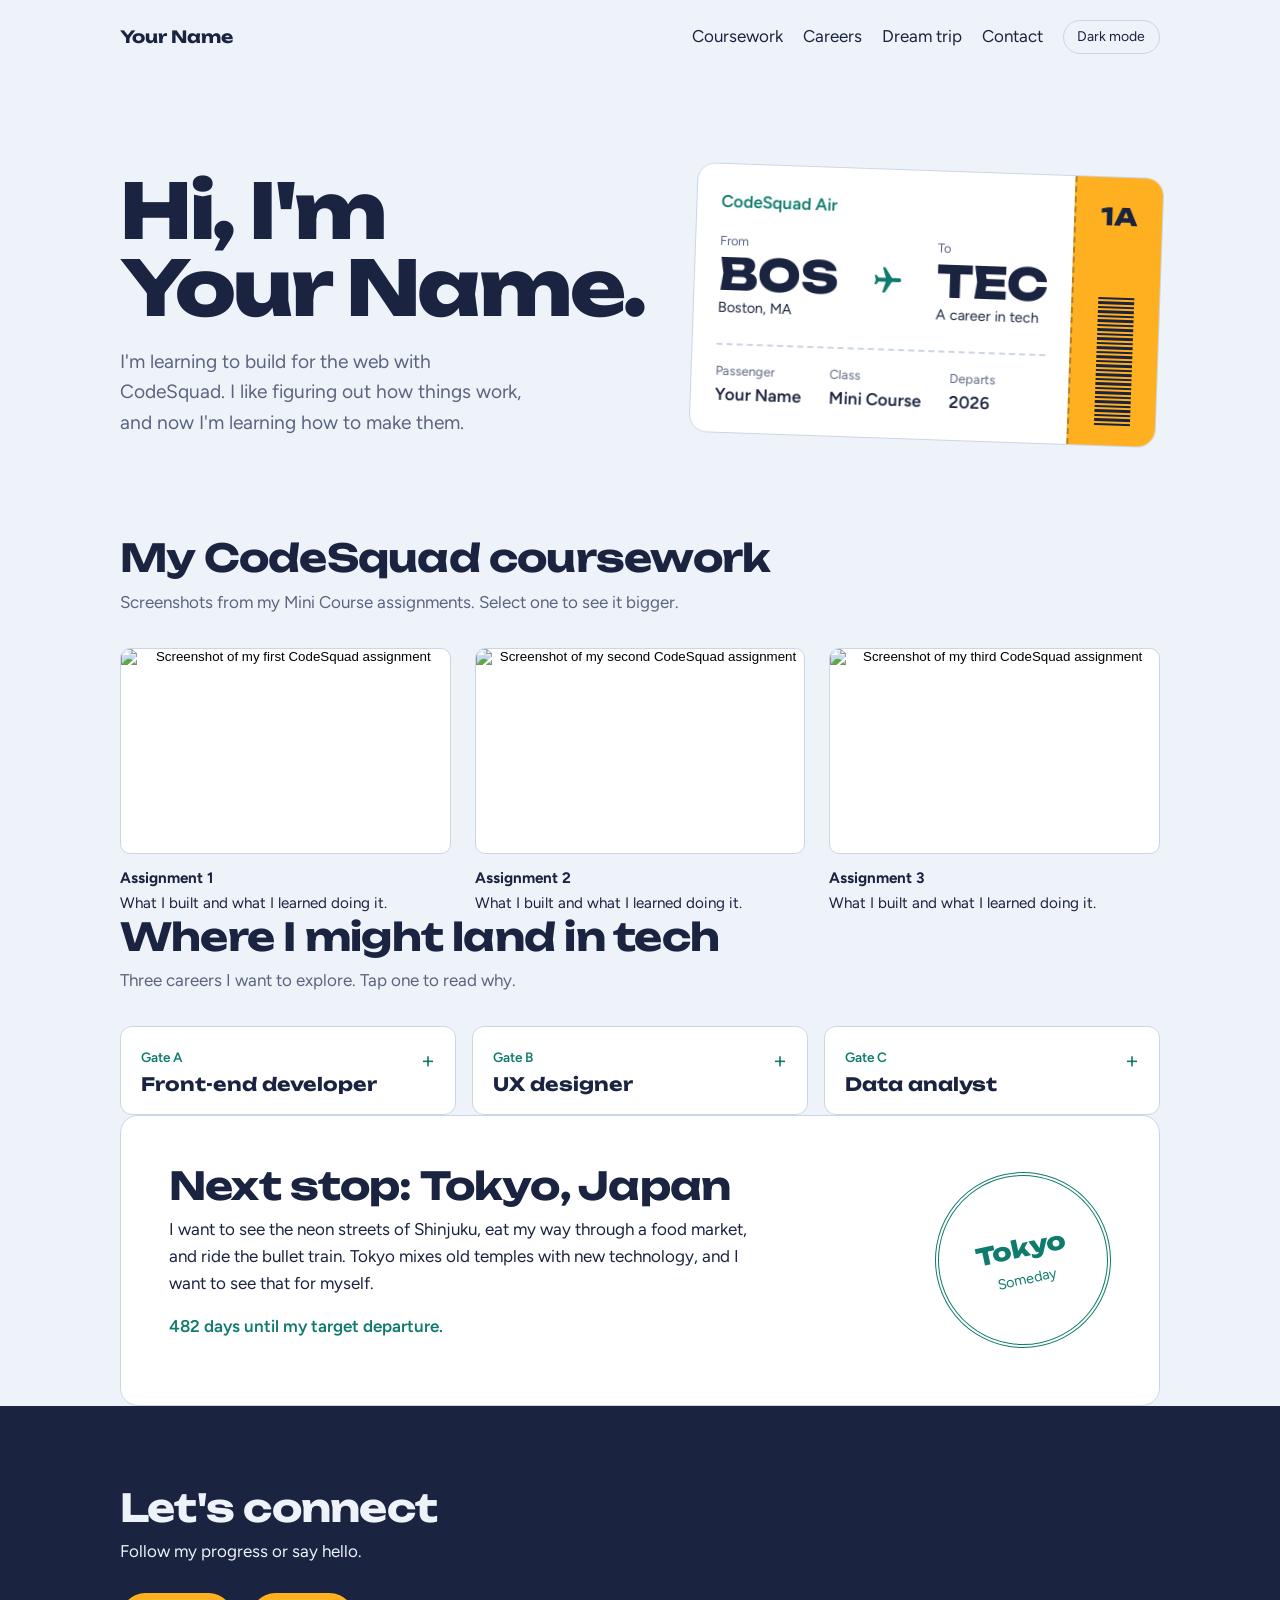
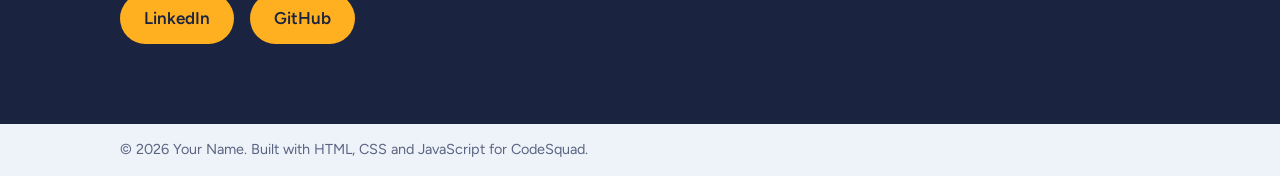
==== index.html @ 5b319cba "Add files via upload" ====
<!DOCTYPE html>
<html lang="en">
<head>
  <meta charset="utf-8">
  <meta name="viewport" content="width=device-width, initial-scale=1">
  <!-- EDIT: put your name in the browser tab title -->
  <title>Your Name | Portfolio</title>
  <meta name="description" content="Portfolio of Your Name, CodeSquad student.">
  <link rel="preconnect" href="https://fonts.googleapis.com">
  <link rel="preconnect" href="https://fonts.gstatic.com" crossorigin>
  <link href="https://fonts.googleapis.com/css2?family=Unbounded:wght@500;700;800&family=Figtree:ital,wght@0,400;0,600;1,400&display=swap" rel="stylesheet">
  <link rel="stylesheet" href="style.css">
</head>
<body>
  <a class="skip" href="#main">Skip to content</a>

  <header class="site-head wrap">
    <a class="mark" href="#top">Your Name</a>
    <nav aria-label="Main">
      <a href="#work">Coursework</a>
      <a href="#careers">Careers</a>
      <a href="#trip">Dream trip</a>
      <a href="#contact">Contact</a>
      <button class="theme-toggle" id="themeToggle" type="button">Dark mode</button>
    </nav>
  </header>

  <main id="main">

    <!-- ============ HERO: name + where you're from ============ -->
    <section class="hero wrap" id="top">
      <div class="hero-text">
        <!-- EDIT: your name -->
        <h1>Hi, I'm Your&nbsp;Name.</h1>
        <!-- EDIT: one or two sentences about you -->
        <p class="intro">I'm learning to build for the web with CodeSquad. I like figuring out how things work, and now I'm learning how to make them.</p>
      </div>

      <!-- Boarding pass card -->
      <div class="pass" aria-label="Boarding pass: my journey into tech">
        <div class="pass-main">
          <p class="pass-airline">CodeSquad Air</p>
          <div class="route">
            <div>
              <span class="label">From</span>
              <!-- EDIT: short code + full name of where you're from -->
              <span class="code">BOS</span>
              <span class="city">Boston, MA</span>
            </div>
            <svg class="plane" viewBox="0 0 24 24" aria-hidden="true"><path d="M21 16v-2l-8-5V3.5a1.5 1.5 0 0 0-3 0V9l-8 5v2l8-2.5V19l-2 1.5V22l3.5-1 3.5 1v-1.5L13 19v-5.5z"/></svg>
            <div>
              <span class="label">To</span>
              <span class="code">TEC</span>
              <span class="city">A career in tech</span>
            </div>
          </div>
          <dl class="pass-details">
            <!-- EDIT: your name -->
            <div><dt>Passenger</dt><dd>Your Name</dd></div>
            <div><dt>Class</dt><dd>Mini Course</dd></div>
            <div><dt>Departs</dt><dd>2026</dd></div>
          </dl>
        </div>
        <div class="pass-stub" aria-hidden="true">
          <span class="stub-seat">1A</span>
          <span class="barcode"></span>
        </div>
      </div>
    </section>

    <!-- ============ COURSEWORK SCREENSHOTS ============ -->
    <section class="wrap" id="work" aria-labelledby="work-title">
      <h2 id="work-title">My CodeSquad coursework</h2>
      <p class="section-intro">Screenshots from my Mini Course assignments. Select one to see it bigger.</p>

      <!-- EDIT: upload your screenshots next to index.html with these names,
           or change the src to match your file names. Update the captions too. -->
      <div class="gallery">
        <figure>
          <button class="shot" type="button" aria-label="Enlarge assignment 1 screenshot">
            <img src="assignment-1.jpg" alt="Screenshot of my first CodeSquad assignment">
          </button>
          <figcaption><strong>Assignment 1</strong> What I built and what I learned doing it.</figcaption>
        </figure>
        <figure>
          <button class="shot" type="button" aria-label="Enlarge assignment 2 screenshot">
            <img src="assignment-2.jpg" alt="Screenshot of my second CodeSquad assignment">
          </button>
          <figcaption><strong>Assignment 2</strong> What I built and what I learned doing it.</figcaption>
        </figure>
        <figure>
          <button class="shot" type="button" aria-label="Enlarge assignment 3 screenshot">
            <img src="assignment-3.jpg" alt="Screenshot of my third CodeSquad assignment">
          </button>
          <figcaption><strong>Assignment 3</strong> What I built and what I learned doing it.</figcaption>
        </figure>
      </div>
    </section>

    <!-- ============ 3 PROFESSIONS ============ -->
    <section class="wrap" id="careers" aria-labelledby="careers-title">
      <h2 id="careers-title">Where I might land in tech</h2>
      <p class="section-intro">Three careers I want to explore. Tap one to read why.</p>

      <!-- EDIT: swap in your three professions and your own reasons -->
      <div class="careers">
        <details class="career">
          <summary>
            <span class="gate">Gate A</span>
            <span class="career-name">Front-end developer</span>
          </summary>
          <p>I like seeing my code turn into something people can click on right away. I want to get better at making sites that look good and work for everyone.</p>
        </details>
        <details class="career">
          <summary>
            <span class="gate">Gate B</span>
            <span class="career-name">UX designer</span>
          </summary>
          <p>I'm curious about why some apps feel easy and others are frustrating. UX design is about talking to real people and fixing that.</p>
        </details>
        <details class="career">
          <summary>
            <span class="gate">Gate C</span>
            <span class="career-name">Data analyst</span>
          </summary>
          <p>I like finding patterns and answering questions with evidence. Data analysts help teams make decisions based on what's actually happening.</p>
        </details>
      </div>
    </section>

    <!-- ============ PLACE YOU'D LIKE TO TRAVEL ============ -->
    <section class="wrap" id="trip" aria-labelledby="trip-title">
      <div class="trip">
        <div>
          <h2 id="trip-title">Next stop: Tokyo, Japan</h2>
          <!-- EDIT: the place you want to visit and why -->
          <p>I want to see the neon streets of Shinjuku, eat my way through a food market, and ride the bullet train. Tokyo mixes old temples with new technology, and I want to see that for myself.</p>
          <p class="countdown" id="countdown"></p>
        </div>
        <!-- A stamp made with CSS, so no image is needed -->
        <div class="stamp" aria-hidden="true">
          <span class="stamp-city">Tokyo</span>
          <span class="stamp-sub">Someday</span>
        </div>
      </div>
    </section>

    <!-- ============ LINKEDIN + GITHUB ============ -->
    <section class="contact" id="contact" aria-labelledby="contact-title">
      <div class="wrap">
        <h2 id="contact-title">Let's connect</h2>
        <p>Follow my progress or say hello.</p>
        <!-- EDIT: replace the # with your real profile links -->
        <div class="links">
          <a class="link-btn" href="https://www.linkedin.com/in/your-profile" target="_blank" rel="noopener">LinkedIn</a>
          <a class="link-btn" href="https://github.com/your-username" target="_blank" rel="noopener">GitHub</a>
        </div>
      </div>
    </section>
  </main>

  <footer class="wrap">
    <p>© <span id="year"></span> Your Name. Built with HTML, CSS and JavaScript for CodeSquad.</p>
  </footer>

  <!-- Enlarged screenshot viewer -->
  <dialog class="lightbox" id="lightbox" aria-label="Enlarged screenshot">
    <button class="close" id="closeLightbox" type="button">Close</button>
    <img id="lightboxImg" src="" alt="">
  </dialog>

  <script src="script.js"></script>
</body>
</html>
---- style.css ----
/* ===== Colors and fonts (change these to restyle the whole site) ===== */
:root {
  --sky: #EEF3FA;
  --card: #FFFFFF;
  --ink: #1A2340;
  --muted: #5A6480;
  --line: #CBD5E4;
  --teal: #0F7B6C;
  --marigold: #FFB020;

  --display: "Unbounded", "Arial Black", sans-serif;
  --body: "Figtree", "Segoe UI", system-ui, sans-serif;
}

/* Dark mode colors (used when the toggle is on) */
:root[data-theme="dark"] {
  --sky: #141B31;
  --card: #1F2844;
  --ink: #EAF0FA;
  --muted: #A6B0C8;
  --line: #34405F;
  --teal: #3CC4AE;
  --marigold: #FFB020;
}

* { box-sizing: border-box; }
html { scroll-behavior: smooth; }
@media (prefers-reduced-motion: reduce) {
  html { scroll-behavior: auto; }
  * { transition: none !important; animation: none !important; }
}

body {
  margin: 0;
  background: var(--sky);
  color: var(--ink);
  font-family: var(--body);
  font-size: 1.0625rem;
  line-height: 1.6;
}
img { max-width: 100%; display: block; }
a { color: inherit; }
:focus-visible { outline: 3px solid var(--teal); outline-offset: 3px; }

.wrap { max-width: 70rem; margin: 0 auto; padding: 0 clamp(1.25rem, 4vw, 2.5rem); }

.skip { position: absolute; left: -999px; }
.skip:focus { left: 1rem; top: 1rem; background: var(--ink); color: var(--sky); padding: .5rem 1rem; z-index: 10; }

/* ===== Header ===== */
.site-head {
  display: flex; flex-wrap: wrap; justify-content: space-between; align-items: center;
  gap: .75rem 1.5rem; padding-top: 1.25rem; padding-bottom: 1.25rem;
}
.mark { font-family: var(--display); font-weight: 700; text-decoration: none; font-size: 1.05rem; }
.site-head nav { display: flex; flex-wrap: wrap; align-items: center; gap: .5rem 1.25rem; }
.site-head nav a { text-decoration: none; }
.site-head nav a:hover { text-decoration: underline; }
.theme-toggle {
  font: inherit; font-size: .875rem; color: var(--ink); cursor: pointer;
  background: transparent; border: 1px solid var(--line); border-radius: 999px; padding: .3rem .85rem;
}

/* ===== Hero ===== */
.hero {
  display: grid; grid-template-columns: 1fr 1fr; gap: 3rem; align-items: center;
  padding-top: clamp(2.5rem, 8vw, 6rem); padding-bottom: clamp(3rem, 8vw, 6rem);
}
h1 {
  font-family: var(--display); font-weight: 800;
  font-size: clamp(2.5rem, 7vw, 4.75rem); line-height: 1.02; letter-spacing: -.03em; margin: 0 0 1.25rem;
}
.intro { font-size: 1.2rem; color: var(--muted); max-width: 34ch; margin: 0; }

/* Boarding pass */
.pass {
  display: grid; grid-template-columns: 1fr 5.5rem;
  background: var(--card); border-radius: 18px; overflow: hidden;
  border: 1px solid var(--line);
  transform: rotate(2deg);
  animation: board 800ms cubic-bezier(.2,.8,.2,1) both;
}
@keyframes board {
  from { opacity: 0; transform: translateX(40px) rotate(6deg); }
  to   { opacity: 1; transform: rotate(2deg); }
}
.pass-main { padding: 1.5rem; }
.pass-airline { margin: 0 0 1rem; font-weight: 600; color: var(--teal); }
.route { display: flex; align-items: center; justify-content: space-between; gap: .75rem; }
.route > div { display: flex; flex-direction: column; }
.label { font-size: .8rem; color: var(--muted); }
.code { font-family: var(--display); font-weight: 800; font-size: clamp(2rem, 5vw, 2.75rem); line-height: 1; }
.city { font-size: .9rem; }
.plane { width: 2rem; height: 2rem; fill: var(--teal); transform: rotate(90deg); flex: none; }
.pass-details {
  display: flex; flex-wrap: wrap; gap: 1rem 1.75rem; margin: 1.5rem 0 0;
  padding-top: 1rem; border-top: 2px dashed var(--line);
}
.pass-details dt { font-size: .8rem; color: var(--muted); }
.pass-details dd { margin: 0; font-weight: 600; }
.pass-stub {
  background: var(--marigold); color: #1A2340;
  border-left: 2px dashed rgba(26,35,64,.35);
  display: flex; flex-direction: column; align-items: center; justify-content: space-between; padding: 1.25rem .5rem;
}
.stub-seat { font-family: var(--display); font-weight: 800; font-size: 1.5rem; }
.barcode {
  width: 2.25rem; flex: 1; margin-top: 1rem; max-height: 8rem;
  background: repeating-linear-gradient(0deg, #1A2340 0 2px, transparent 2px 4px, #1A2340 4px 7px, transparent 7px 9px);
}

/* ===== Sections ===== */
section { padding-top: clamp(3rem, 7vw, 5rem); padding-bottom: clamp(3rem, 7vw, 5rem); }
h2 { font-family: var(--display); font-weight: 700; font-size: clamp(1.6rem, 4vw, 2.4rem); line-height: 1.15; letter-spacing: -.02em; margin: 0 0 .5rem; }
.section-intro { color: var(--muted); margin: 0 0 2rem; }

/* Screenshot gallery */
.gallery { display: grid; grid-template-columns: repeat(auto-fit, minmax(16rem, 1fr)); gap: 1.5rem; }
.gallery figure { margin: 0; }
.shot {
  display: block; width: 100%; padding: 0; border: 1px solid var(--line); border-radius: 10px;
  overflow: hidden; background: var(--card); cursor: zoom-in; aspect-ratio: 16 / 10;
}
.shot img { width: 100%; height: 100%; object-fit: cover; object-position: top; transition: transform 300ms; }
.shot:hover img { transform: scale(1.03); }
.shot.missing {
  display: flex; align-items: center; justify-content: center; text-align: center;
  color: var(--muted); font: inherit; font-size: .9rem; padding: 1rem; cursor: default;
  border-style: dashed;
}
figcaption { margin-top: .75rem; font-size: .95rem; }
figcaption strong { display: block; }

/* Careers */
.careers { display: grid; grid-template-columns: repeat(3, 1fr); gap: 1rem; align-items: start; }
.career { background: var(--card); border: 1px solid var(--line); border-radius: 12px; }
.career summary {
  list-style: none; cursor: pointer; padding: 1.25rem 1.25rem 1.1rem;
  display: flex; flex-direction: column; gap: .25rem; position: relative;
}
.career summary::-webkit-details-marker { display: none; }
.career summary::after {
  content: "+"; position: absolute; top: 1rem; right: 1.25rem; font-size: 1.4rem; color: var(--teal); transition: transform 200ms;
}
.career[open] summary::after { transform: rotate(45deg); }
.gate { font-size: .85rem; font-weight: 600; color: var(--teal); }
.career-name { font-family: var(--display); font-weight: 700; font-size: 1.15rem; line-height: 1.25; padding-right: 1.5rem; }
.career p { margin: 0; padding: 0 1.25rem 1.25rem; }

/* Dream trip */
.trip {
  display: grid; grid-template-columns: 1fr auto; gap: 2.5rem; align-items: center;
  background: var(--card); border: 1px solid var(--line); border-radius: 18px; padding: clamp(1.5rem, 4vw, 3rem);
}
.trip p { max-width: 55ch; margin: 0 0 1rem; }
.countdown { font-weight: 600; color: var(--teal); }
.stamp {
  width: 11rem; height: 11rem; border-radius: 50%;
  border: 4px double var(--teal); color: var(--teal);
  display: flex; flex-direction: column; align-items: center; justify-content: center;
  transform: rotate(-12deg);
}
.stamp-city { font-family: var(--display); font-weight: 800; font-size: 1.5rem; }
.stamp-sub { font-size: .9rem; }

/* Contact */
.contact { background: var(--ink); color: var(--sky); }
.contact p { margin: 0 0 1.75rem; }
.links { display: flex; flex-wrap: wrap; gap: 1rem; }
.link-btn {
  text-decoration: none; font-weight: 600; background: var(--marigold); color: #1A2340;
  padding: .75rem 1.5rem; border-radius: 999px;
}
.link-btn:hover { filter: brightness(1.08); }
.contact :focus-visible { outline-color: var(--marigold); }

footer { padding: 1.5rem 0; font-size: .9rem; color: var(--muted); }

/* Lightbox */
.lightbox { border: 0; padding: 0; background: transparent; max-width: 95vw; max-height: 90vh; }
.lightbox::backdrop { background: rgba(10, 15, 30, .85); }
.lightbox img { max-height: 85vh; border-radius: 8px; }
.close {
  display: block; margin: 0 0 .5rem auto; font: inherit; cursor: pointer;
  background: var(--marigold); color: #1A2340; border: 0; border-radius: 999px; padding: .4rem 1rem; font-weight: 600;
}

/* ===== Phones and small screens ===== */
@media (max-width: 800px) {
  .hero { grid-template-columns: 1fr; }
  .pass { transform: none; animation: none; }
  .careers { grid-template-columns: 1fr; }
  .trip { grid-template-columns: 1fr; }
  .stamp { width: 8.5rem; height: 8.5rem; justify-self: center; }
}
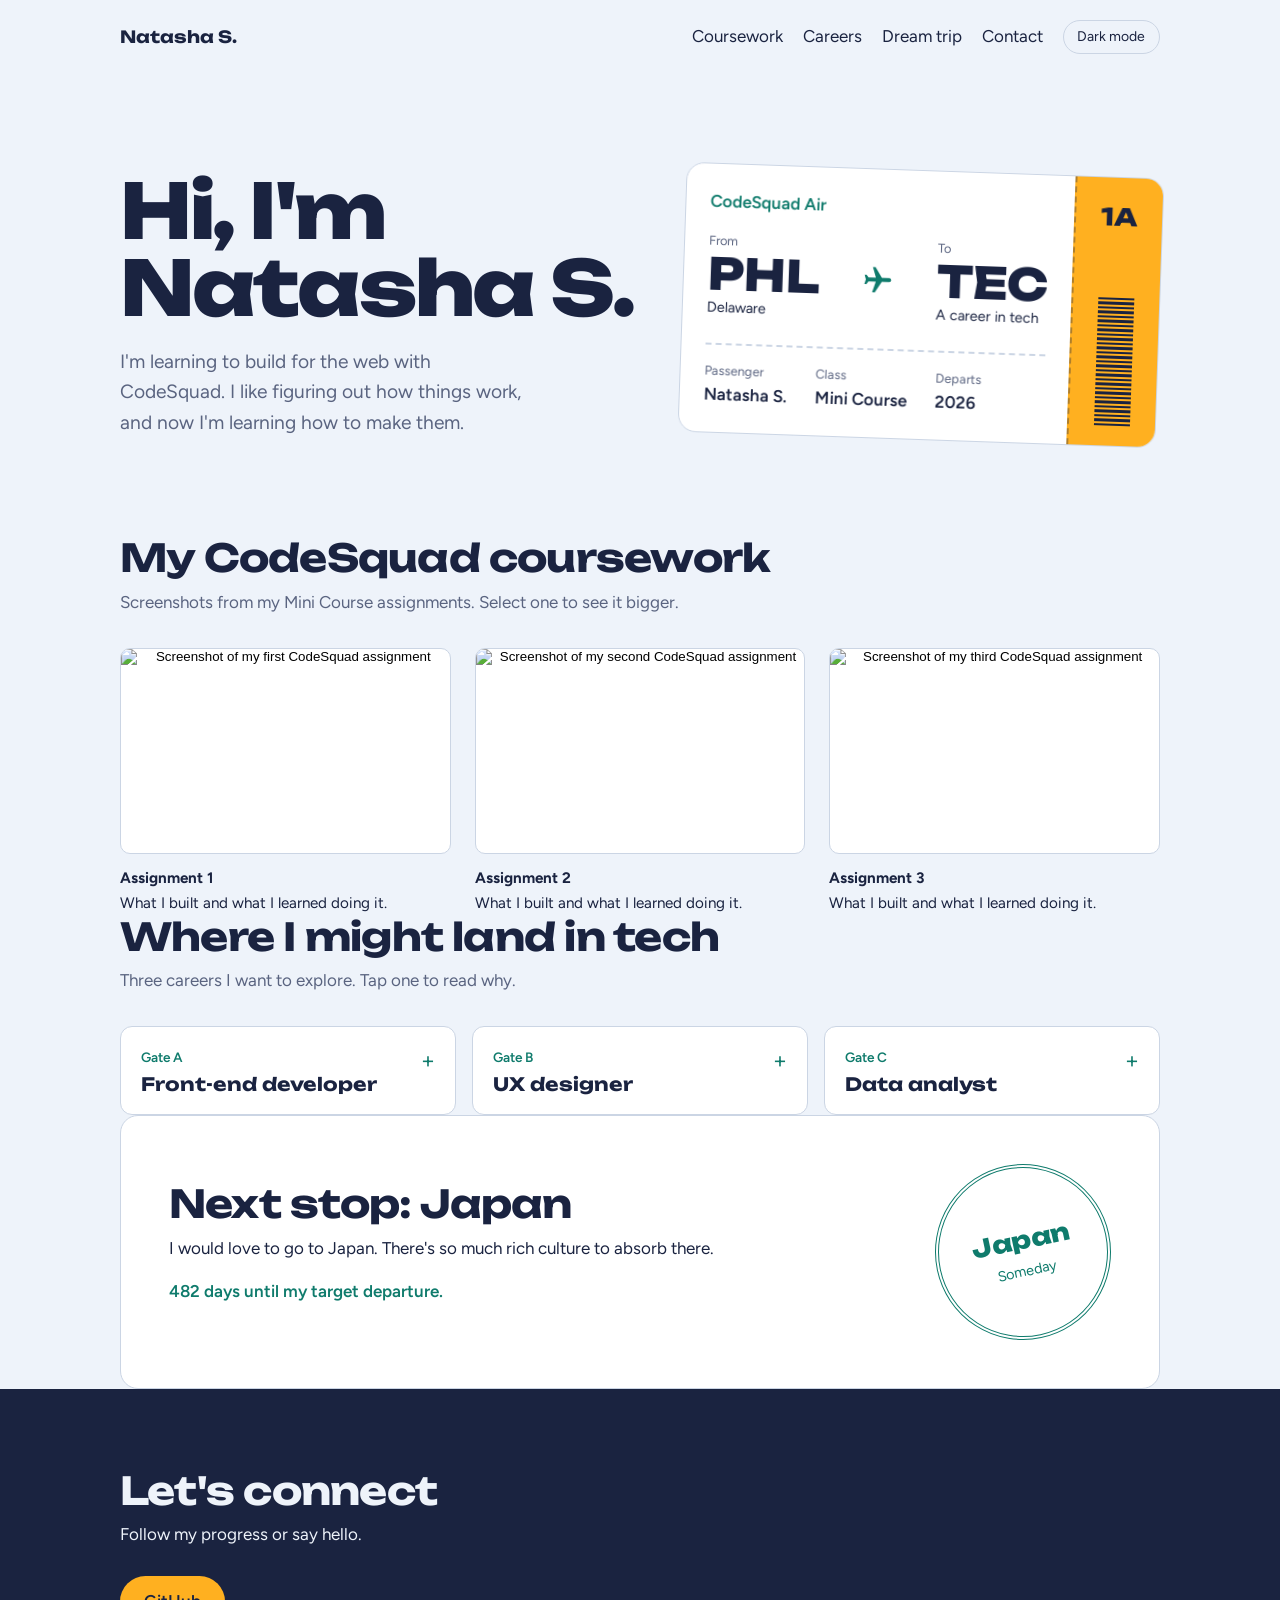
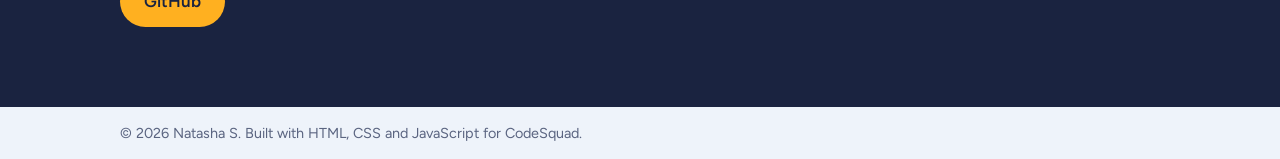
==== commit 32177cb9: "Rename index (1).html to index.html" ====
--- a/index.html
+++ b/index.html
@@ -4,8 +4,8 @@
   <meta charset="utf-8">
   <meta name="viewport" content="width=device-width, initial-scale=1">
   <!-- EDIT: put your name in the browser tab title -->
-  <title>Your Name | Portfolio</title>
-  <meta name="description" content="Portfolio of Your Name, CodeSquad student.">
+  <title>Natasha S. | Portfolio</title>
+  <meta name="description" content="Portfolio of Natasha S., CodeSquad student.">
   <link rel="preconnect" href="https://fonts.googleapis.com">
   <link rel="preconnect" href="https://fonts.gstatic.com" crossorigin>
   <link href="https://fonts.googleapis.com/css2?family=Unbounded:wght@500;700;800&family=Figtree:ital,wght@0,400;0,600;1,400&display=swap" rel="stylesheet">
@@ -15,7 +15,7 @@
   <a class="skip" href="#main">Skip to content</a>
 
   <header class="site-head wrap">
-    <a class="mark" href="#top">Your Name</a>
+    <a class="mark" href="#top">Natasha S.</a>
     <nav aria-label="Main">
       <a href="#work">Coursework</a>
       <a href="#careers">Careers</a>
@@ -31,7 +31,7 @@
     <section class="hero wrap" id="top">
       <div class="hero-text">
         <!-- EDIT: your name -->
-        <h1>Hi, I'm Your&nbsp;Name.</h1>
+        <h1>Hi, I'm Natasha&nbsp;S.</h1>
         <!-- EDIT: one or two sentences about you -->
         <p class="intro">I'm learning to build for the web with CodeSquad. I like figuring out how things work, and now I'm learning how to make them.</p>
       </div>
@@ -44,8 +44,8 @@
             <div>
               <span class="label">From</span>
               <!-- EDIT: short code + full name of where you're from -->
-              <span class="code">BOS</span>
-              <span class="city">Boston, MA</span>
+              <span class="code">PHL</span>
+              <span class="city">Delaware</span>
             </div>
             <svg class="plane" viewBox="0 0 24 24" aria-hidden="true"><path d="M21 16v-2l-8-5V3.5a1.5 1.5 0 0 0-3 0V9l-8 5v2l8-2.5V19l-2 1.5V22l3.5-1 3.5 1v-1.5L13 19v-5.5z"/></svg>
             <div>
@@ -56,7 +56,7 @@
           </div>
           <dl class="pass-details">
             <!-- EDIT: your name -->
-            <div><dt>Passenger</dt><dd>Your Name</dd></div>
+            <div><dt>Passenger</dt><dd>Natasha S.</dd></div>
             <div><dt>Class</dt><dd>Mini Course</dd></div>
             <div><dt>Departs</dt><dd>2026</dd></div>
           </dl>
@@ -132,14 +132,14 @@
     <section class="wrap" id="trip" aria-labelledby="trip-title">
       <div class="trip">
         <div>
-          <h2 id="trip-title">Next stop: Tokyo, Japan</h2>
+          <h2 id="trip-title">Next stop: Japan</h2>
           <!-- EDIT: the place you want to visit and why -->
-          <p>I want to see the neon streets of Shinjuku, eat my way through a food market, and ride the bullet train. Tokyo mixes old temples with new technology, and I want to see that for myself.</p>
+          <p>I would love to go to Japan. There's so much rich culture to absorb there.</p>
           <p class="countdown" id="countdown"></p>
         </div>
         <!-- A stamp made with CSS, so no image is needed -->
         <div class="stamp" aria-hidden="true">
-          <span class="stamp-city">Tokyo</span>
+          <span class="stamp-city">Japan</span>
           <span class="stamp-sub">Someday</span>
         </div>
       </div>
@@ -150,17 +150,17 @@
       <div class="wrap">
         <h2 id="contact-title">Let's connect</h2>
         <p>Follow my progress or say hello.</p>
-        <!-- EDIT: replace the # with your real profile links -->
+        <!-- To add LinkedIn later, paste this line above the GitHub link and put in your profile URL:
+             <a class="link-btn" href="https://www.linkedin.com/in/your-profile" target="_blank" rel="noopener">LinkedIn</a> -->
         <div class="links">
-          <a class="link-btn" href="https://www.linkedin.com/in/your-profile" target="_blank" rel="noopener">LinkedIn</a>
-          <a class="link-btn" href="https://github.com/your-username" target="_blank" rel="noopener">GitHub</a>
+          <a class="link-btn" href="https://github.com/simmonsntsh-create" target="_blank" rel="noopener">GitHub</a>
         </div>
       </div>
     </section>
   </main>
 
   <footer class="wrap">
-    <p>© <span id="year"></span> Your Name. Built with HTML, CSS and JavaScript for CodeSquad.</p>
+    <p>© <span id="year"></span> Natasha S. Built with HTML, CSS and JavaScript for CodeSquad.</p>
   </footer>
 
   <!-- Enlarged screenshot viewer -->
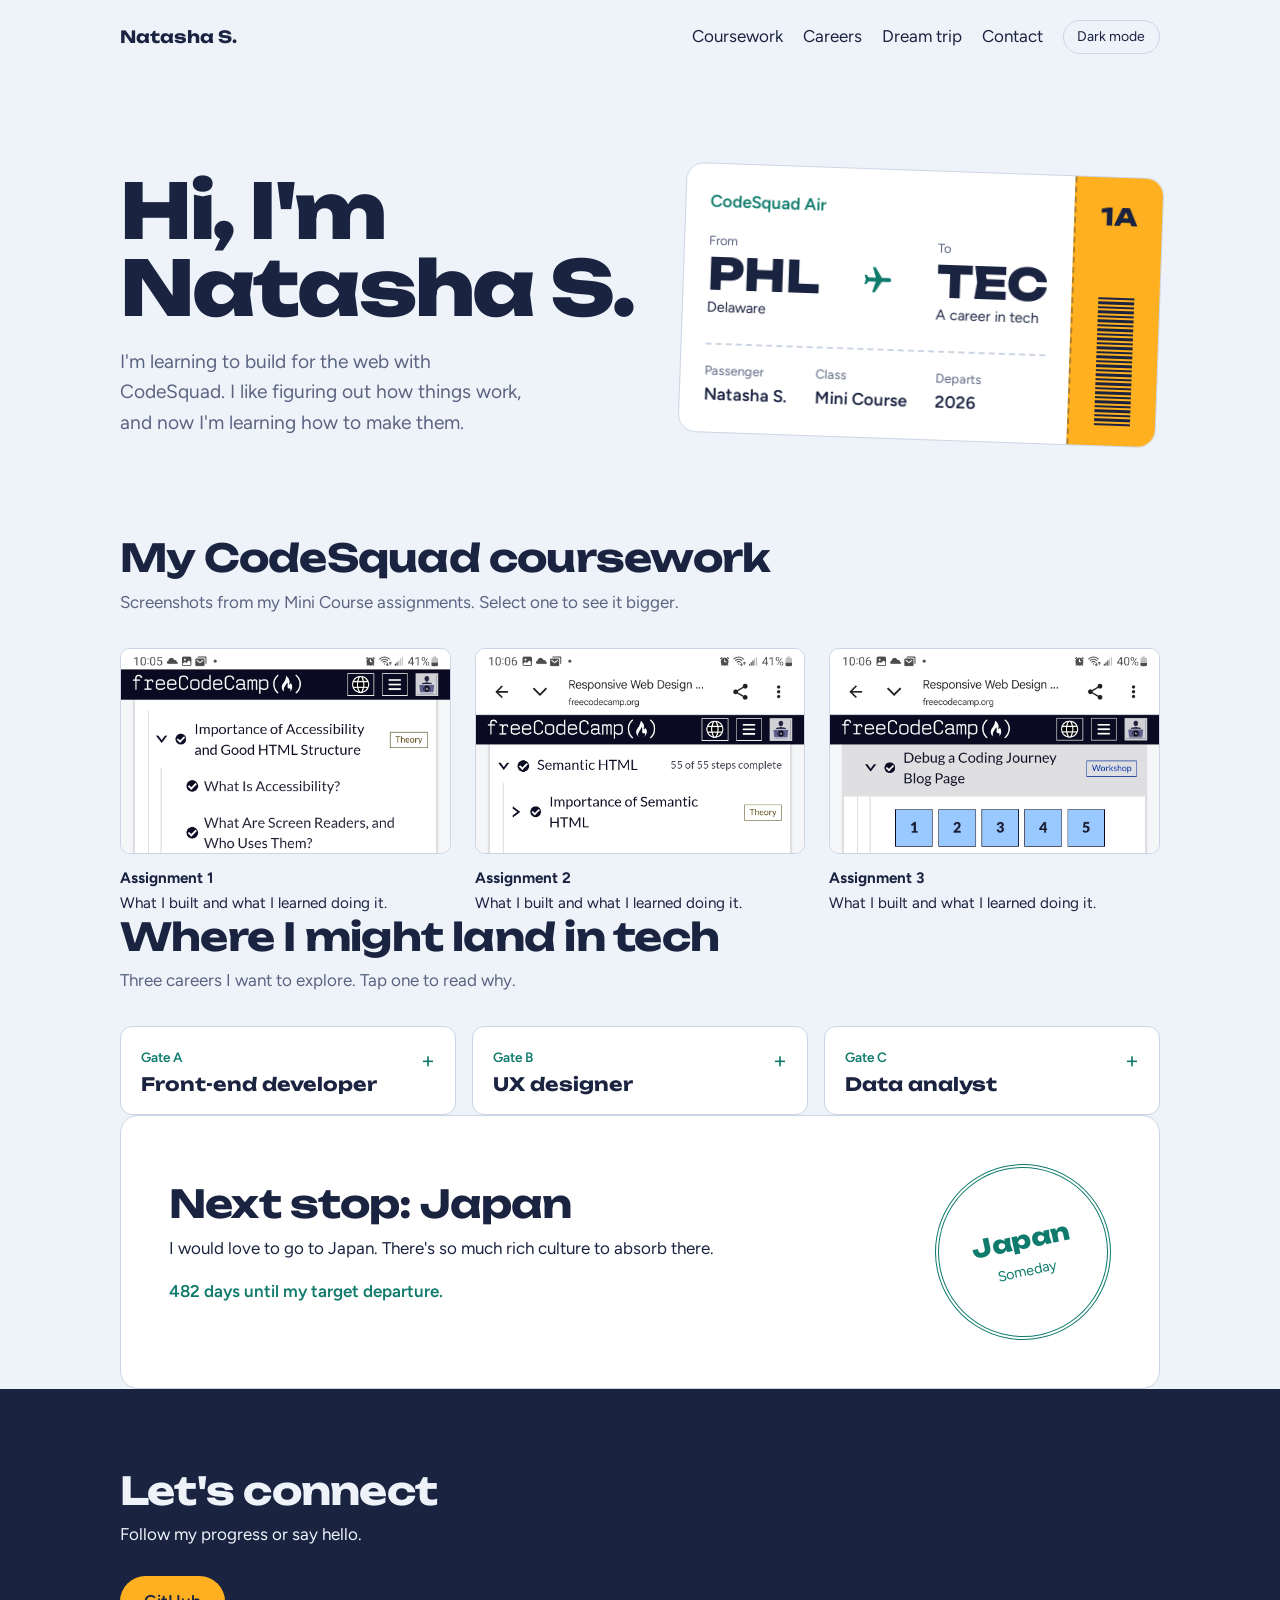
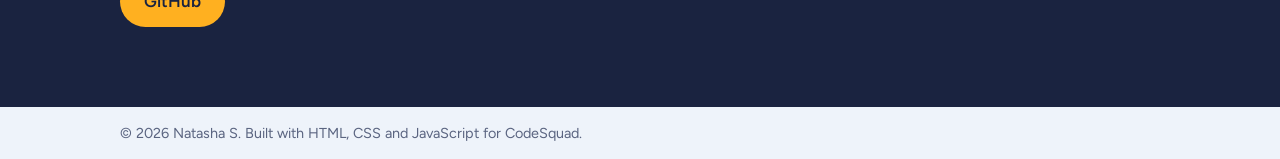
==== commit 6a3b2825: "Update assignment screenshots in index.html" ====
--- a/index.html
+++ b/index.html
@@ -78,19 +78,19 @@
       <div class="gallery">
         <figure>
           <button class="shot" type="button" aria-label="Enlarge assignment 1 screenshot">
-            <img src="assignment-1.jpg" alt="Screenshot of my first CodeSquad assignment">
+            <img src="Screenshot_20260929_220550_Chrome.jpg" alt="Screenshot of my first CodeSquad assignment">
           </button>
           <figcaption><strong>Assignment 1</strong> What I built and what I learned doing it.</figcaption>
         </figure>
         <figure>
           <button class="shot" type="button" aria-label="Enlarge assignment 2 screenshot">
-            <img src="assignment-2.jpg" alt="Screenshot of my second CodeSquad assignment">
+            <img src="Screenshot_20260929_220604_Chrome.jpg" alt="Screenshot of my second CodeSquad assignment">
           </button>
           <figcaption><strong>Assignment 2</strong> What I built and what I learned doing it.</figcaption>
         </figure>
         <figure>
           <button class="shot" type="button" aria-label="Enlarge assignment 3 screenshot">
-            <img src="assignment-3.jpg" alt="Screenshot of my third CodeSquad assignment">
+            <img src="Screenshot_20260929_220623_Chrome.jpg" alt="Screenshot of my third CodeSquad assignment">
           </button>
           <figcaption><strong>Assignment 3</strong> What I built and what I learned doing it.</figcaption>
         </figure>
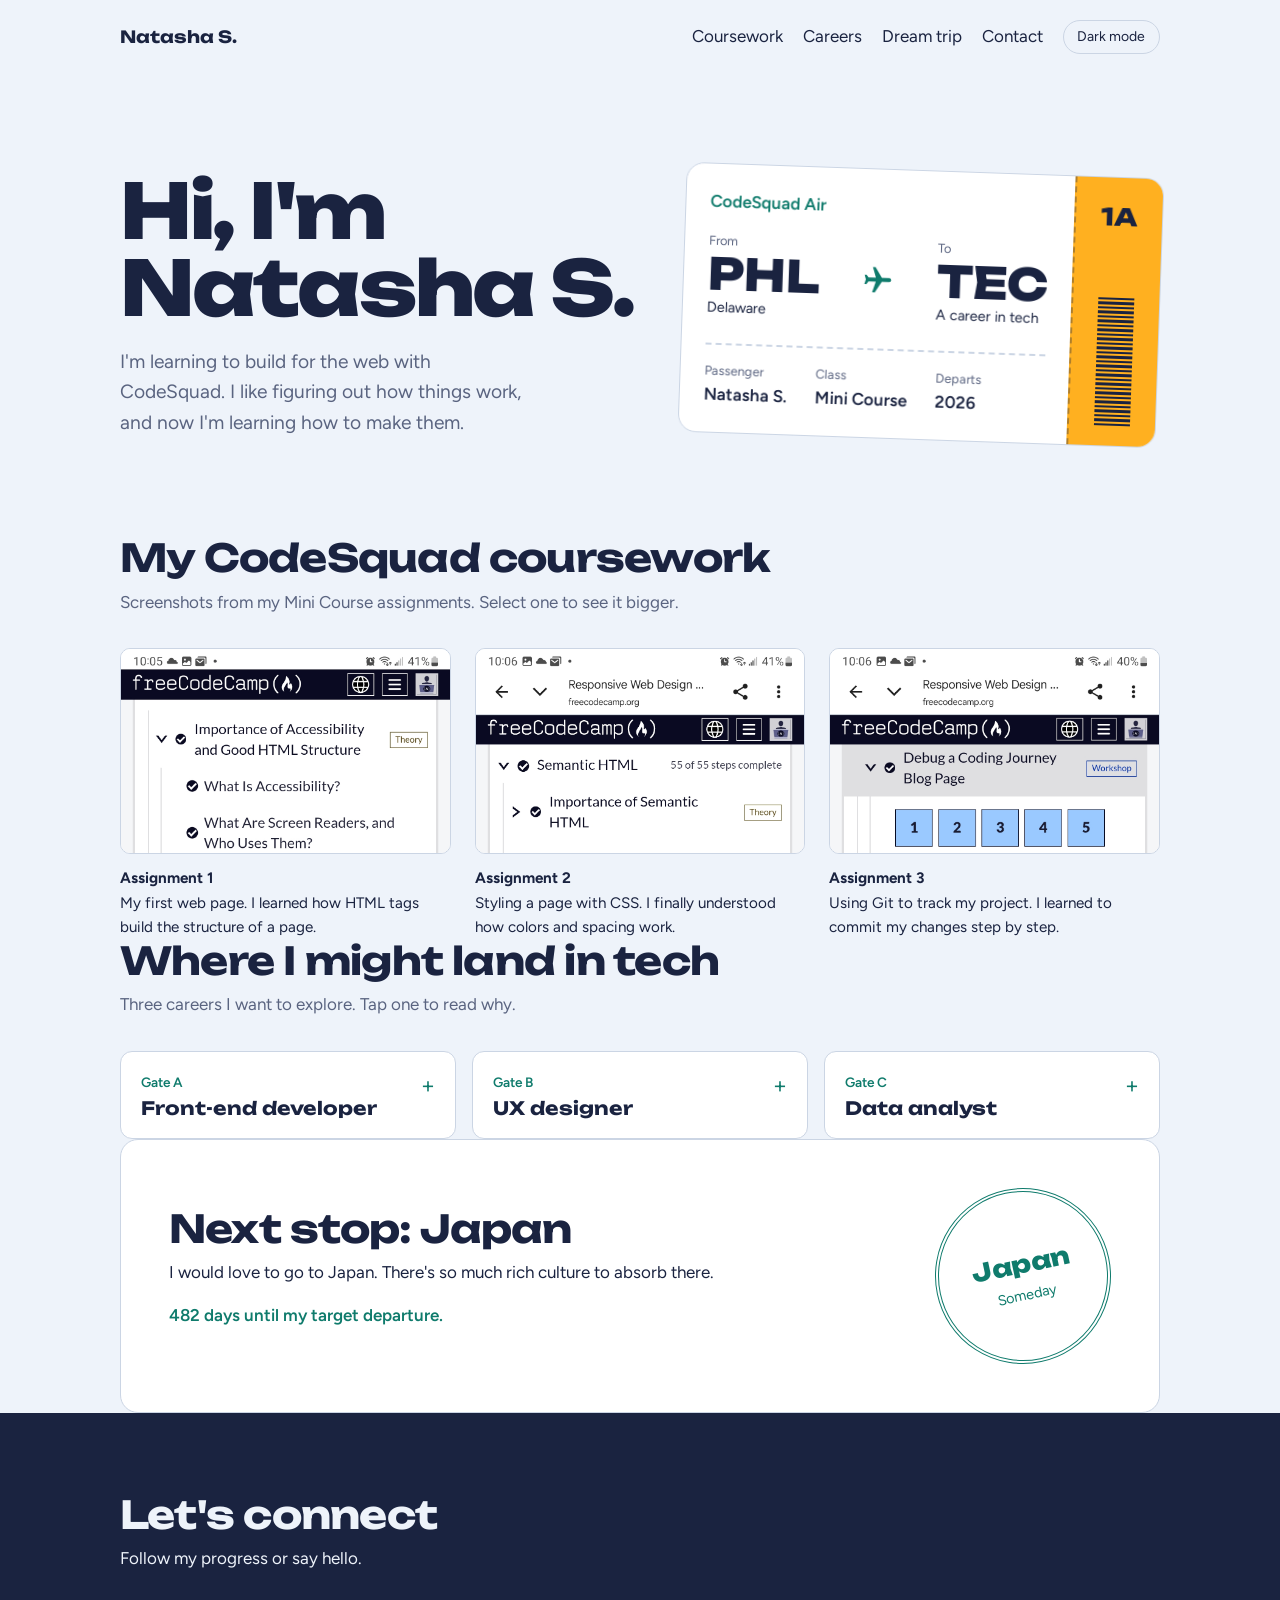
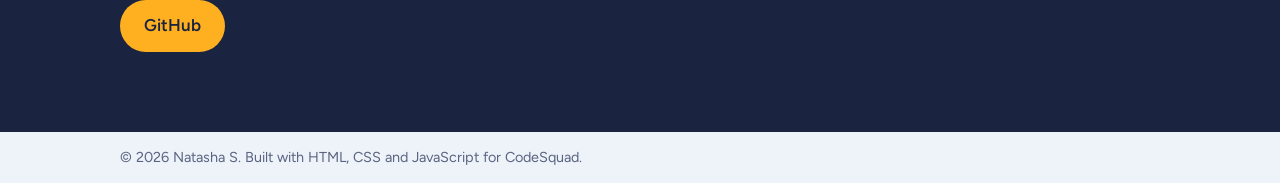
==== commit 42522b17: "Update figcaptions for assignments with specific details" ====
--- a/index.html
+++ b/index.html
@@ -80,19 +80,19 @@
           <button class="shot" type="button" aria-label="Enlarge assignment 1 screenshot">
             <img src="Screenshot_20260929_220550_Chrome.jpg" alt="Screenshot of my first CodeSquad assignment">
           </button>
-          <figcaption><strong>Assignment 1</strong> What I built and what I learned doing it.</figcaption>
+          <figcaption><strong>Assignment 1</strong> My first web page. I learned how HTML tags build the structure of a page.</figcaption>
         </figure>
         <figure>
           <button class="shot" type="button" aria-label="Enlarge assignment 2 screenshot">
             <img src="Screenshot_20260929_220604_Chrome.jpg" alt="Screenshot of my second CodeSquad assignment">
           </button>
-          <figcaption><strong>Assignment 2</strong> What I built and what I learned doing it.</figcaption>
+          <figcaption><strong>Assignment 2</strong> Styling a page with CSS. I finally understood how colors and spacing work.</figcaption>
         </figure>
         <figure>
           <button class="shot" type="button" aria-label="Enlarge assignment 3 screenshot">
             <img src="Screenshot_20260929_220623_Chrome.jpg" alt="Screenshot of my third CodeSquad assignment">
           </button>
-          <figcaption><strong>Assignment 3</strong> What I built and what I learned doing it.</figcaption>
+          <figcaption><strong>Assignment 3</strong> Using Git to track my project. I learned to commit my changes step by step.</figcaption>
         </figure>
       </div>
     </section>
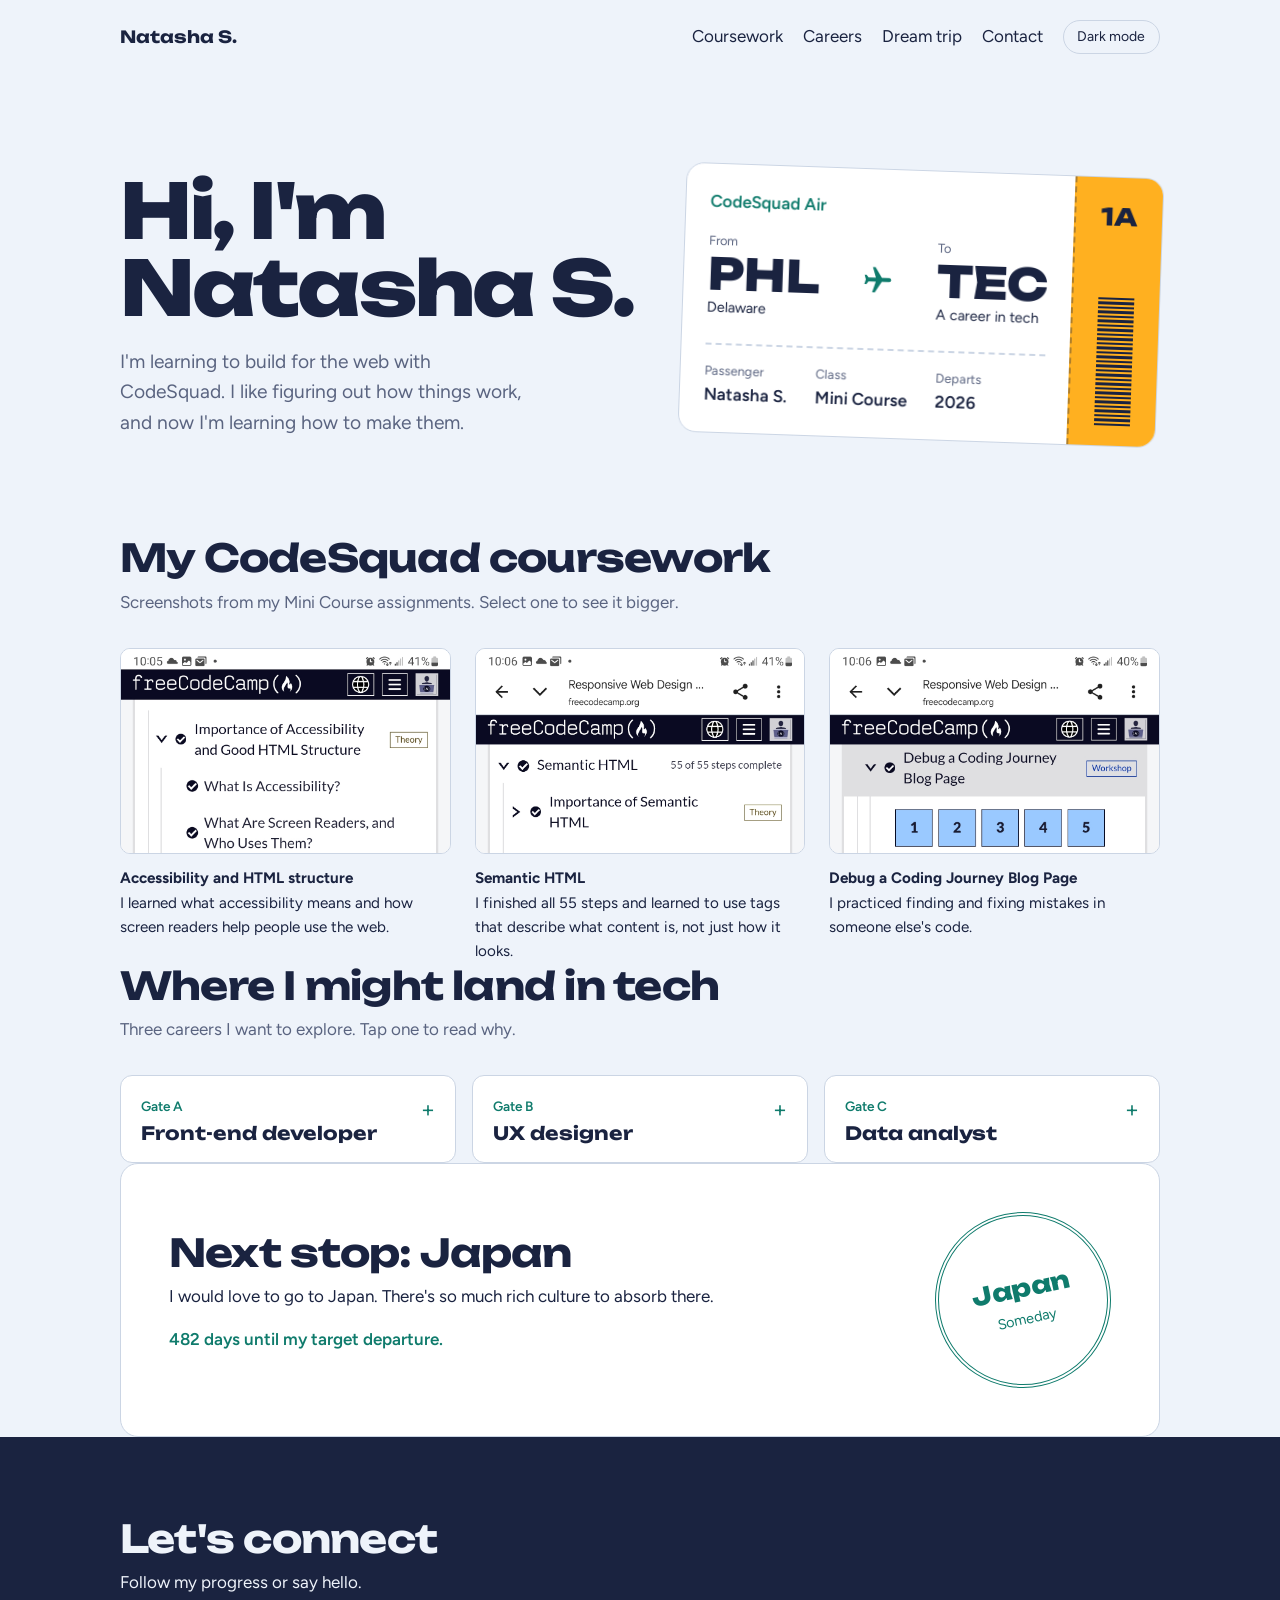
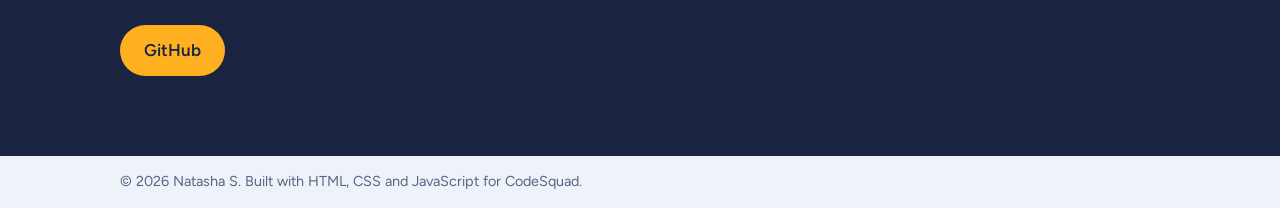
==== commit 55eb49c1: "Update figcaptions for assignments in index.html" ====
--- a/index.html
+++ b/index.html
@@ -80,19 +80,19 @@
           <button class="shot" type="button" aria-label="Enlarge assignment 1 screenshot">
             <img src="Screenshot_20260929_220550_Chrome.jpg" alt="Screenshot of my first CodeSquad assignment">
           </button>
-          <figcaption><strong>Assignment 1</strong> My first web page. I learned how HTML tags build the structure of a page.</figcaption>
+          <figcaption><strong>Accessibility and HTML structure</strong> I learned what accessibility means and how screen readers help people use the web.</figcaption>
         </figure>
         <figure>
           <button class="shot" type="button" aria-label="Enlarge assignment 2 screenshot">
             <img src="Screenshot_20260929_220604_Chrome.jpg" alt="Screenshot of my second CodeSquad assignment">
           </button>
-          <figcaption><strong>Assignment 2</strong> Styling a page with CSS. I finally understood how colors and spacing work.</figcaption>
+          <figcaption><strong>Semantic HTML</strong> I finished all 55 steps and learned to use tags that describe what content is, not just how it looks.</figcaption>
         </figure>
         <figure>
           <button class="shot" type="button" aria-label="Enlarge assignment 3 screenshot">
             <img src="Screenshot_20260929_220623_Chrome.jpg" alt="Screenshot of my third CodeSquad assignment">
           </button>
-          <figcaption><strong>Assignment 3</strong> Using Git to track my project. I learned to commit my changes step by step.</figcaption>
+          <figcaption><strong>Debug a Coding Journey Blog Page</strong> I practiced finding and fixing mistakes in someone else's code.</figcaption>
         </figure>
       </div>
     </section>
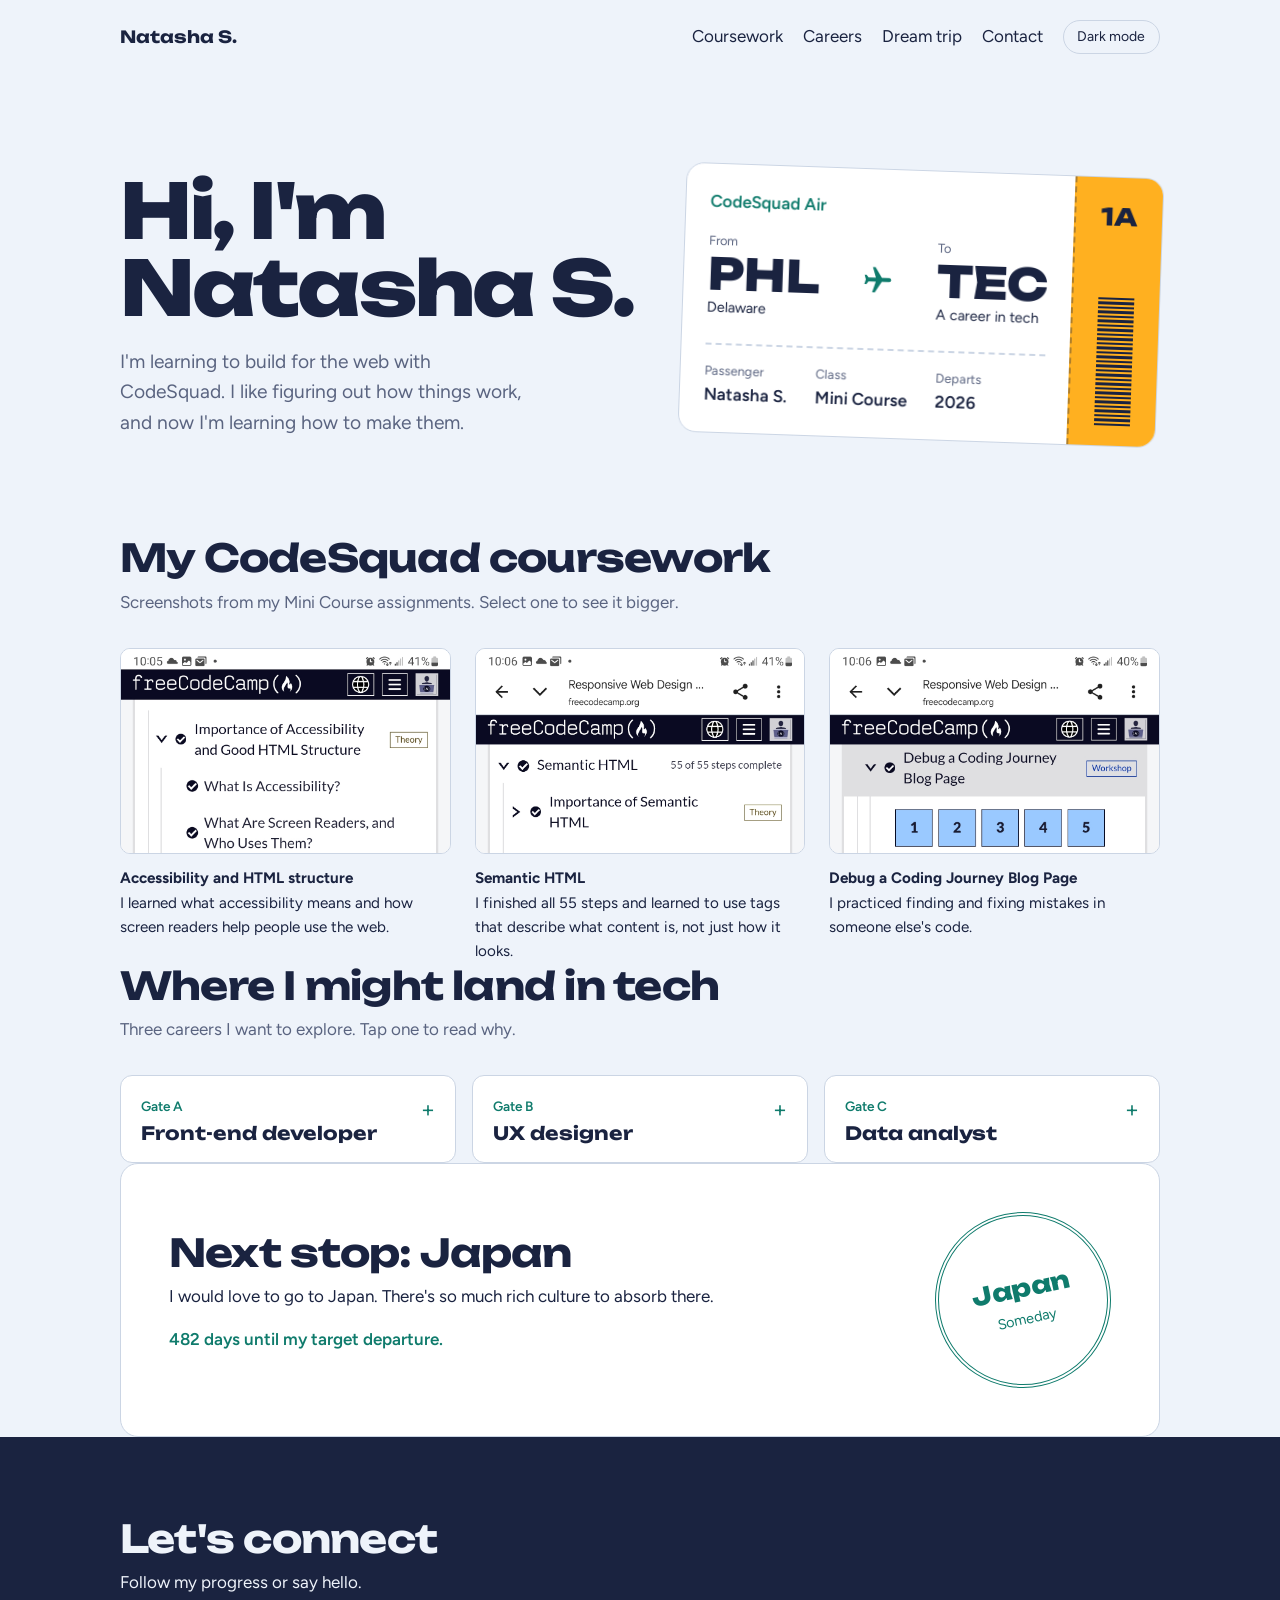
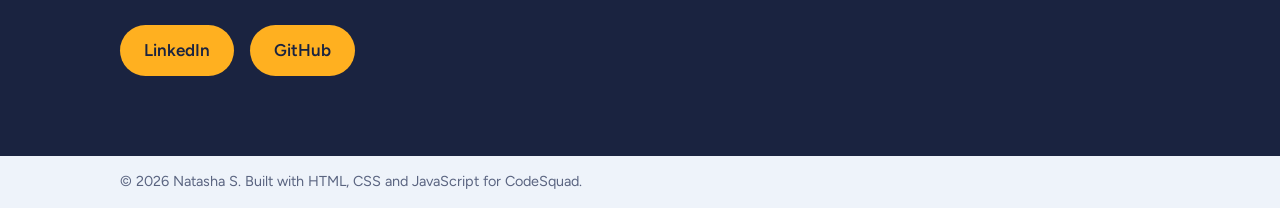
==== commit 1f3376a2: "Add LinkedIn link to index.html" ====
--- a/index.html
+++ b/index.html
@@ -153,6 +153,7 @@
         <!-- To add LinkedIn later, paste this line above the GitHub link and put in your profile URL:
              <a class="link-btn" href="https://www.linkedin.com/in/your-profile" target="_blank" rel="noopener">LinkedIn</a> -->
         <div class="links">
+          <a class="link-btn" href="https://www.linkedin.com/in/s-cruz-14b9ba15" target="_blank" rel="noopener">LinkedIn</a>
           <a class="link-btn" href="https://github.com/simmonsntsh-create" target="_blank" rel="noopener">GitHub</a>
         </div>
       </div>
